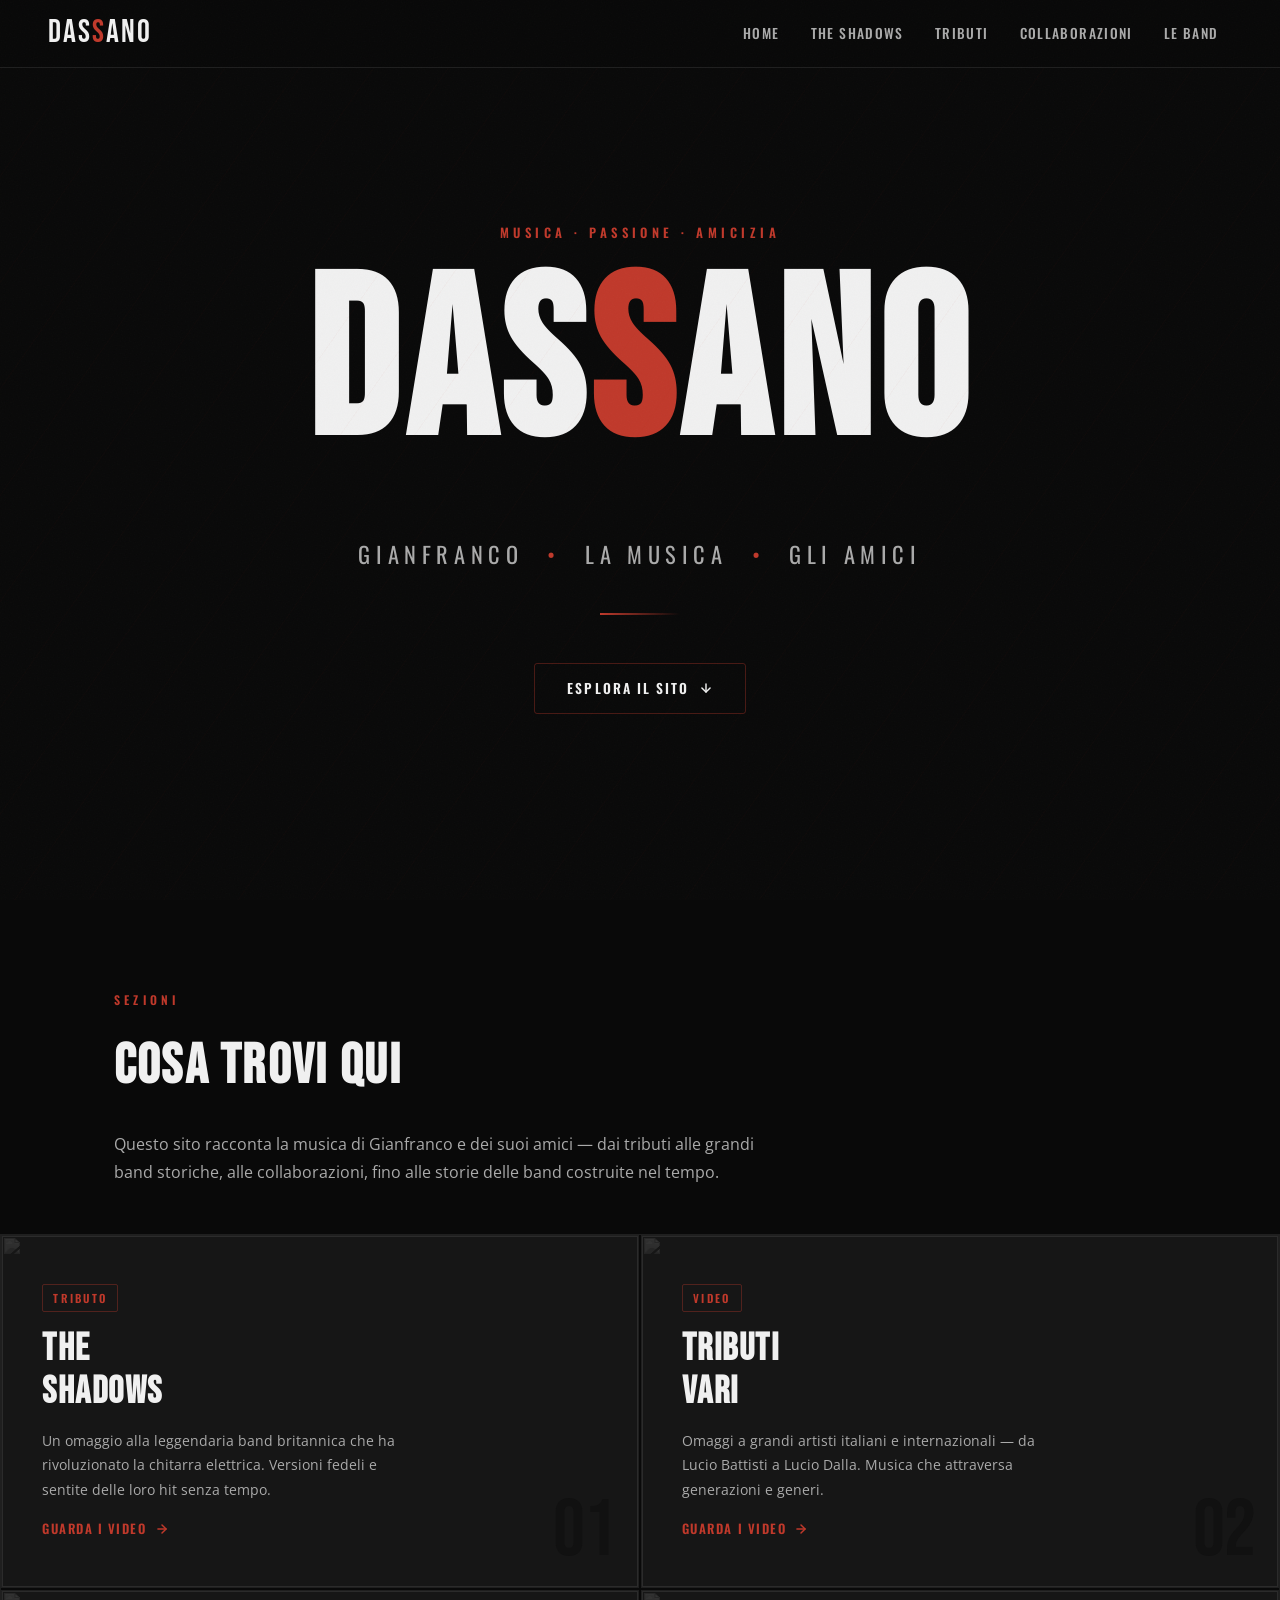
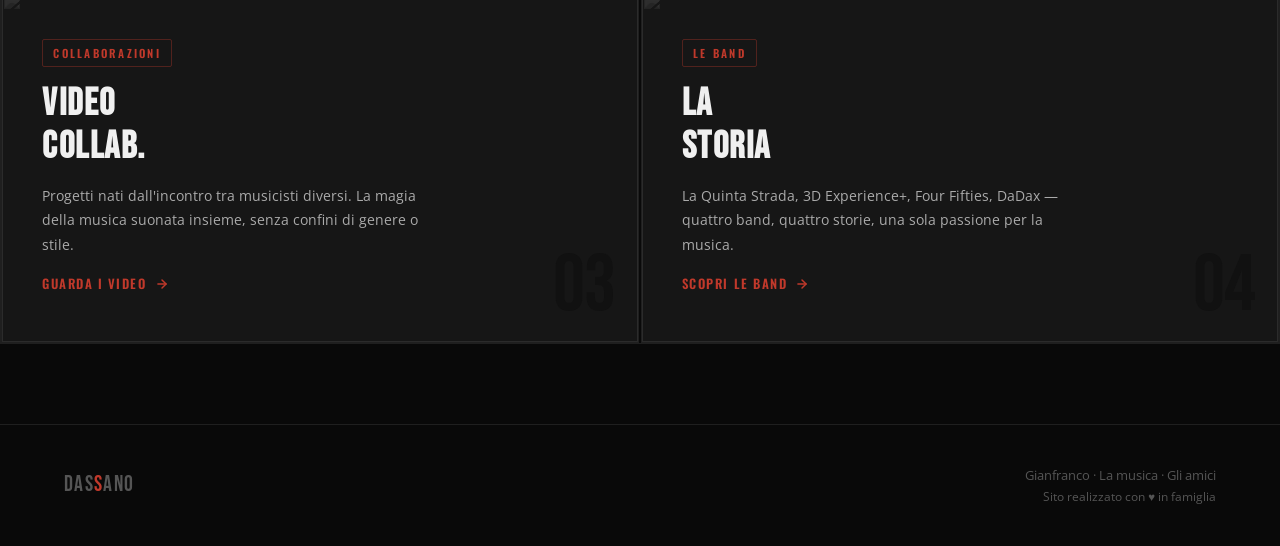
==== index.html @ 40325890 "Keep 'Gli Amici' on same line on mobile Use non-breaking space to prevent 'Gli' and 'Amici' from spl" ====
<!DOCTYPE html>
<html lang="it">
<head>
  <meta charset="UTF-8" />
  <meta name="viewport" content="width=device-width, initial-scale=1.0" />
  <meta name="description" content="Dassano — Gianfranco, la musica, gli amici. Tributi, collaborazioni e storie di una vita suonata con passione." />
  <title>Dassano — Gianfranco, la musica, gli amici</title>
  <link rel="stylesheet" href="css/style.css" />
</head>
<body>

  <!-- NAVBAR -->
  <nav class="navbar">
    <a href="index.html" class="nav-logo">Das<span>s</span>ano</a>
    <ul class="nav-links">
      <li><a href="index.html">Home</a></li>
      <li><a href="shadows.html">The Shadows</a></li>
      <li><a href="tributi.html">Tributi</a></li>
      <li><a href="collaborazioni.html">Collaborazioni</a></li>
      <li><a href="bande.html">Le Band</a></li>
    </ul>
    <button class="nav-burger" aria-label="Menu">
      <span></span><span></span><span></span>
    </button>
  </nav>

  <!-- Mobile menu -->
  <nav class="nav-mobile">
    <a href="index.html">Home</a>
    <a href="shadows.html">The Shadows</a>
    <a href="tributi.html">Tributi</a>
    <a href="collaborazioni.html">Collaborazioni</a>
    <a href="bande.html">Le Band</a>
  </nav>

  <!-- HERO -->
  <section class="hero">
    <p class="hero-eyebrow">Musica &middot; Passione &middot; Amicizia</p>
    <h1 class="hero-title">Das<span class="accent">s</span>ano</h1>
    <p class="hero-subtitle">
      Gianfranco
      <span class="sep">&bull;</span>
      La Musica
      <span class="sep">&bull;</span>
      Gli&nbsp;Amici
    </p>
    <div class="hero-divider"></div>
    <a href="#sezioni" class="hero-cta">
      Esplora il sito
      <svg width="14" height="14" viewBox="0 0 24 24" fill="none" stroke="currentColor" stroke-width="2.5" stroke-linecap="round" stroke-linejoin="round">
        <line x1="12" y1="5" x2="12" y2="19"/><polyline points="19 12 12 19 5 12"/>
      </svg>
    </a>
  </section>

  <!-- HOME CARDS -->
  <main id="sezioni">
    <div class="section-full" style="max-width: var(--max-width); margin: 0 auto; padding-bottom: 0;">
      <p class="section-label">Sezioni</p>
      <h2 class="section-title">Cosa trovi qui</h2>
      <p class="section-intro">
        Questo sito racconta la musica di Gianfranco e dei suoi amici — dai tributi alle grandi band storiche, alle collaborazioni, fino alle storie delle band costruite nel tempo.
      </p>
    </div>

    <div class="home-grid" style="margin: 0; border-top: 1px solid var(--border);">

      <!-- Card 1: The Shadows -->
      <a href="shadows.html" class="home-card">
        <img src="images/shadows.jpg" alt="" class="home-card-img" />
        <span class="home-card-badge">Tributo</span>
        <h2 class="home-card-title">The<br>Shadows</h2>
        <p class="home-card-desc">
          Un omaggio alla leggendaria band britannica che ha rivoluzionato la chitarra elettrica. Versioni fedeli e sentite delle loro hit senza tempo.
        </p>
        <span class="home-card-link">
          Guarda i video
          <svg width="14" height="14" viewBox="0 0 24 24" fill="none" stroke="currentColor" stroke-width="2.5" stroke-linecap="round" stroke-linejoin="round">
            <line x1="5" y1="12" x2="19" y2="12"/><polyline points="12 5 19 12 12 19"/>
          </svg>
        </span>
        <span class="home-card-number">01</span>
      </a>

      <!-- Card 2: Tributi Vari -->
      <a href="tributi.html" class="home-card">
        <img src="images/tributi.jpg" alt="" class="home-card-img" />
        <span class="home-card-badge">Video</span>
        <h2 class="home-card-title">Tributi<br>Vari</h2>
        <p class="home-card-desc">
          Omaggi a grandi artisti italiani e internazionali — da Lucio Battisti a Lucio Dalla. Musica che attraversa generazioni e generi.
        </p>
        <span class="home-card-link">
          Guarda i video
          <svg width="14" height="14" viewBox="0 0 24 24" fill="none" stroke="currentColor" stroke-width="2.5" stroke-linecap="round" stroke-linejoin="round">
            <line x1="5" y1="12" x2="19" y2="12"/><polyline points="12 5 19 12 12 19"/>
          </svg>
        </span>
        <span class="home-card-number">02</span>
      </a>

      <!-- Card 3: Collaborazioni -->
      <a href="collaborazioni.html" class="home-card">
        <img src="images/copertina_collaborazioni.jpg" alt="" class="home-card-img" />
        <span class="home-card-badge">Collaborazioni</span>
        <h2 class="home-card-title">Video<br>Collab.</h2>
        <p class="home-card-desc">
          Progetti nati dall'incontro tra musicisti diversi. La magia della musica suonata insieme, senza confini di genere o stile.
        </p>
        <span class="home-card-link">
          Guarda i video
          <svg width="14" height="14" viewBox="0 0 24 24" fill="none" stroke="currentColor" stroke-width="2.5" stroke-linecap="round" stroke-linejoin="round">
            <line x1="5" y1="12" x2="19" y2="12"/><polyline points="12 5 19 12 12 19"/>
          </svg>
        </span>
        <span class="home-card-number">03</span>
      </a>

      <!-- Card 4: Le Band -->
      <a href="bande.html" class="home-card">
        <img src="images/storia.jpg" alt="" class="home-card-img" />
        <span class="home-card-badge">Le Band</span>
        <h2 class="home-card-title">La<br>Storia</h2>
        <p class="home-card-desc">
          La Quinta Strada, 3D Experience+, Four Fifties, DaDax — quattro band, quattro storie, una sola passione per la musica.
        </p>
        <span class="home-card-link">
          Scopri le band
          <svg width="14" height="14" viewBox="0 0 24 24" fill="none" stroke="currentColor" stroke-width="2.5" stroke-linecap="round" stroke-linejoin="round">
            <line x1="5" y1="12" x2="19" y2="12"/><polyline points="12 5 19 12 12 19"/>
          </svg>
        </span>
        <span class="home-card-number">04</span>
      </a>

    </div>
  </main>

  <!-- FOOTER -->
  <footer class="footer" style="margin-top: 5rem;">
    <div class="footer-logo">Das<span>s</span>ano</div>
    <p class="footer-text">
      Gianfranco &middot; La musica &middot; Gli amici<br>
      <span style="font-size:0.72rem;">Sito realizzato con &hearts; in famiglia</span>
    </p>
  </footer>

  <script src="js/main.js"></script>
</body>
</html>
---- css/style.css ----
/* ============================================================
   DASSANO.IT — Rock Modern Theme
   ============================================================ */

@import url('https://fonts.googleapis.com/css2?family=Bebas+Neue&family=Oswald:wght@400;500;600;700&family=Open+Sans:ital,wght@0,300;0,400;0,600;1,400&display=swap');

/* ===== VARIABLES ===== */
:root {
  --bg-primary:    #090909;
  --bg-secondary:  #111111;
  --bg-card:       #161616;
  --bg-card-hover: #1e1e1e;
  --accent:        #c0392b;
  --accent-bright: #e74c3c;
  --accent-dim:    rgba(192, 57, 43, 0.12);
  --gold:          #c9952a;
  --gold-dim:      rgba(201, 149, 42, 0.12);
  --text-primary:  #f0f0f0;
  --text-secondary:#aaaaaa;
  --text-muted:    #555555;
  --border:        #1f1f1f;
  --border-accent: rgba(192, 57, 43, 0.35);
  --font-display:  'Bebas Neue', 'Arial Black', sans-serif;
  --font-heading:  'Oswald', 'Arial Narrow', sans-serif;
  --font-body:     'Open Sans', Arial, sans-serif;
  --nav-height:    68px;
  --max-width:     1180px;
  --radius:        3px;
  --ease:          cubic-bezier(0.4, 0, 0.2, 1);
}

/* ===== RESET ===== */
*, *::before, *::after { box-sizing: border-box; margin: 0; padding: 0; }
html { scroll-behavior: smooth; font-size: 16px; }
body {
  background-color: var(--bg-primary);
  color: var(--text-primary);
  font-family: var(--font-body);
  line-height: 1.65;
  overflow-x: hidden;
  -webkit-font-smoothing: antialiased;
}
img { display: block; max-width: 100%; }
a { color: inherit; text-decoration: none; }
ul { list-style: none; }

/* ===== NOISE OVERLAY ===== */
body::before {
  content: '';
  position: fixed;
  inset: 0;
  background-image: url("data:image/svg+xml,%3Csvg viewBox='0 0 200 200' xmlns='http://www.w3.org/2000/svg'%3E%3Cfilter id='n'%3E%3CfeTurbulence type='fractalNoise' baseFrequency='0.75' numOctaves='4' stitchTiles='stitch'/%3E%3C/filter%3E%3Crect width='100%25' height='100%25' filter='url(%23n)' opacity='0.035'/%3E%3C/svg%3E");
  background-repeat: repeat;
  background-size: 200px 200px;
  pointer-events: none;
  z-index: 9999;
  opacity: 0.6;
}

/* ===== NAVBAR ===== */
.navbar {
  position: fixed;
  top: 0; left: 0; right: 0;
  height: var(--nav-height);
  background: rgba(9, 9, 9, 0.92);
  backdrop-filter: blur(12px);
  -webkit-backdrop-filter: blur(12px);
  border-bottom: 1px solid var(--border);
  z-index: 1000;
  display: flex;
  align-items: center;
  justify-content: space-between;
  padding: 0 clamp(1.5rem, 4vw, 3rem);
  transition: border-color 0.3s var(--ease);
}
.navbar.scrolled {
  border-bottom-color: var(--border-accent);
}

.nav-logo {
  font-family: var(--font-display);
  font-size: 2rem;
  letter-spacing: 0.06em;
  color: var(--text-primary);
  transition: color 0.2s var(--ease);
}
.nav-logo span { color: var(--accent); }
.nav-logo:hover { color: var(--accent); }

.nav-links {
  display: flex;
  align-items: center;
  gap: 0.25rem;
}
.nav-links a {
  font-family: var(--font-heading);
  font-size: 0.85rem;
  font-weight: 500;
  letter-spacing: 0.1em;
  text-transform: uppercase;
  color: var(--text-secondary);
  padding: 0.5rem 0.85rem;
  border-radius: var(--radius);
  transition: color 0.2s var(--ease), background 0.2s var(--ease);
  position: relative;
}
.nav-links a::after {
  content: '';
  position: absolute;
  bottom: 4px; left: 50%; right: 50%;
  height: 2px;
  background: var(--accent);
  transition: left 0.25s var(--ease), right 0.25s var(--ease);
}
.nav-links a:hover { color: var(--text-primary); }
.nav-links a:hover::after,
.nav-links a.active::after { left: 0.85rem; right: 0.85rem; }
.nav-links a.active { color: var(--text-primary); }

/* Hamburger */
.nav-burger {
  display: none;
  flex-direction: column;
  gap: 5px;
  cursor: pointer;
  padding: 4px;
  background: none;
  border: none;
}
.nav-burger span {
  display: block;
  width: 24px;
  height: 2px;
  background: var(--text-primary);
  transition: transform 0.3s var(--ease), opacity 0.3s;
}
.nav-burger.open span:nth-child(1) { transform: translateY(7px) rotate(45deg); }
.nav-burger.open span:nth-child(2) { opacity: 0; }
.nav-burger.open span:nth-child(3) { transform: translateY(-7px) rotate(-45deg); }

/* Mobile menu */
.nav-mobile {
  display: none;
  position: fixed;
  top: var(--nav-height);
  left: 0; right: 0;
  background: rgba(9, 9, 9, 0.97);
  backdrop-filter: blur(12px);
  padding: 1.5rem;
  border-bottom: 1px solid var(--border-accent);
  z-index: 999;
  flex-direction: column;
  gap: 0.25rem;
}
.nav-mobile.open { display: flex; }
.nav-mobile a {
  font-family: var(--font-heading);
  font-size: 1.1rem;
  font-weight: 500;
  letter-spacing: 0.1em;
  text-transform: uppercase;
  color: var(--text-secondary);
  padding: 0.75rem 1rem;
  border-left: 2px solid transparent;
  transition: color 0.2s, border-color 0.2s;
}
.nav-mobile a:hover,
.nav-mobile a.active {
  color: var(--text-primary);
  border-left-color: var(--accent);
}

/* ===== HERO ===== */
.hero {
  min-height: 100vh;
  display: flex;
  flex-direction: column;
  align-items: center;
  justify-content: center;
  text-align: center;
  padding: calc(var(--nav-height) + 2rem) 1.5rem 4rem;
  position: relative;
  overflow: hidden;
}

/* Diagonal stripe background */
.hero::after {
  content: '';
  position: absolute;
  inset: 0;
  background: repeating-linear-gradient(
    -55deg,
    transparent,
    transparent 60px,
    rgba(192, 57, 43, 0.025) 60px,
    rgba(192, 57, 43, 0.025) 61px
  );
  pointer-events: none;
}

.hero-eyebrow {
  font-family: var(--font-heading);
  font-size: 0.8rem;
  font-weight: 600;
  letter-spacing: 0.35em;
  text-transform: uppercase;
  color: var(--accent);
  margin-bottom: 1.5rem;
  opacity: 0;
  animation: fadeUp 0.7s 0.2s var(--ease) forwards;
}

.hero-title {
  font-family: var(--font-display);
  font-size: clamp(5rem, 18vw, 14rem);
  line-height: 0.9;
  letter-spacing: 0.03em;
  color: var(--text-primary);
  margin-bottom: 0.3em;
  opacity: 0;
  animation: fadeUp 0.7s 0.4s var(--ease) forwards;
}
.hero-title .accent { color: var(--accent); }

.hero-subtitle {
  font-family: var(--font-heading);
  font-size: clamp(1rem, 2.5vw, 1.4rem);
  font-weight: 400;
  letter-spacing: 0.25em;
  text-transform: uppercase;
  color: var(--text-secondary);
  margin-bottom: 2.5rem;
  opacity: 0;
  animation: fadeUp 0.7s 0.6s var(--ease) forwards;
}
.hero-subtitle .sep { color: var(--accent); margin: 0 0.6em; }

.hero-divider {
  width: 80px;
  height: 2px;
  background: linear-gradient(90deg, var(--accent), transparent);
  margin: 0 auto 3rem;
  opacity: 0;
  animation: fadeUp 0.7s 0.8s var(--ease) forwards;
}

.hero-cta {
  display: inline-flex;
  align-items: center;
  gap: 0.6rem;
  font-family: var(--font-heading);
  font-size: 0.85rem;
  font-weight: 600;
  letter-spacing: 0.15em;
  text-transform: uppercase;
  color: var(--text-primary);
  border: 1px solid var(--border-accent);
  padding: 0.85rem 2rem;
  border-radius: var(--radius);
  transition: background 0.25s var(--ease), border-color 0.25s, transform 0.2s;
  opacity: 0;
  animation: fadeUp 0.7s 1s var(--ease) forwards;
}
.hero-cta:hover {
  background: var(--accent-dim);
  border-color: var(--accent);
  transform: translateY(-2px);
}
.hero-cta svg { transition: transform 0.25s var(--ease); }
.hero-cta:hover svg { transform: translateY(3px); }

/* Scroll indicator */
.hero-scroll {
  position: absolute;
  bottom: 2rem;
  left: 50%;
  transform: translateX(-50%);
  display: flex;
  flex-direction: column;
  align-items: center;
  gap: 0.4rem;
  opacity: 0;
  animation: fadeIn 1s 1.5s var(--ease) forwards;
}
.hero-scroll span {
  font-family: var(--font-heading);
  font-size: 0.65rem;
  letter-spacing: 0.2em;
  text-transform: uppercase;
  color: var(--text-muted);
}
.hero-scroll-line {
  width: 1px;
  height: 40px;
  background: linear-gradient(to bottom, var(--accent), transparent);
  animation: scrollPulse 2s infinite;
}

/* ===== PAGE HERO (subpages) ===== */
.page-hero {
  min-height: 38vh;
  display: flex;
  flex-direction: column;
  align-items: flex-start;
  justify-content: flex-end;
  padding: calc(var(--nav-height) + 3rem) clamp(1.5rem, 5vw, 4rem) 3rem;
  position: relative;
  overflow: hidden;
  border-bottom: 1px solid var(--border);
}
.page-hero::before {
  content: '';
  position: absolute;
  inset: 0;
  background: repeating-linear-gradient(
    -55deg,
    transparent,
    transparent 60px,
    rgba(192, 57, 43, 0.02) 60px,
    rgba(192, 57, 43, 0.02) 61px
  );
}
.page-hero-eyebrow {
  font-family: var(--font-heading);
  font-size: 0.75rem;
  letter-spacing: 0.35em;
  text-transform: uppercase;
  color: var(--accent);
  margin-bottom: 0.75rem;
}
.page-hero-title {
  font-family: var(--font-display);
  font-size: clamp(3rem, 8vw, 6.5rem);
  line-height: 0.95;
  letter-spacing: 0.03em;
  color: var(--text-primary);
  position: relative;
}
.page-hero-desc {
  font-family: var(--font-body);
  font-size: 1rem;
  color: var(--text-secondary);
  max-width: 600px;
  margin-top: 1.25rem;
  line-height: 1.7;
}

/* ===== SECTIONS ===== */
.section {
  padding: clamp(3rem, 7vw, 6rem) clamp(1.5rem, 5vw, 4rem);
  max-width: var(--max-width);
  margin: 0 auto;
}
.section-full {
  padding: clamp(3rem, 7vw, 6rem) clamp(1.5rem, 5vw, 4rem);
}

.section-label {
  font-family: var(--font-heading);
  font-size: 0.75rem;
  font-weight: 600;
  letter-spacing: 0.35em;
  text-transform: uppercase;
  color: var(--accent);
  margin-bottom: 0.75rem;
}
.section-title {
  font-family: var(--font-display);
  font-size: clamp(2.2rem, 5vw, 3.5rem);
  letter-spacing: 0.04em;
  color: var(--text-primary);
  margin-bottom: 1rem;
}
.section-title .accent { color: var(--accent); }
.section-intro {
  font-size: 1rem;
  color: var(--text-secondary);
  max-width: 680px;
  line-height: 1.75;
  margin-bottom: 3rem;
}

/* ===== HOME SECTION CARDS ===== */
.home-grid {
  display: grid;
  grid-template-columns: repeat(2, 1fr);
  gap: 1.5px;
  margin-top: 4rem;
  border: 1.5px solid var(--border);
}
@media (max-width: 700px) {
  .home-grid { grid-template-columns: 1fr; }
}

.home-card {
  position: relative;
  background: var(--bg-card);
  padding: 3rem 2.5rem;
  overflow: hidden;
  cursor: pointer;
  transition: background 0.3s var(--ease);
  border: 1.5px solid var(--border);
  display: flex;
  flex-direction: column;
  gap: 1rem;
  min-height: 280px;
}
.home-card::before {
  content: '';
  position: absolute;
  top: 0; left: 0;
  width: 3px;
  height: 0;
  background: var(--accent);
  transition: height 0.4s var(--ease);
}
.home-card:hover { background: var(--bg-card-hover); }
.home-card:hover::before { height: 100%; }

.home-card-number {
  font-family: var(--font-display);
  font-size: 5rem;
  line-height: 1;
  color: var(--bg-secondary);
  position: absolute;
  bottom: 1rem;
  right: 1.5rem;
  letter-spacing: -0.02em;
  transition: color 0.3s var(--ease);
  user-select: none;
}
.home-card:hover .home-card-number { color: var(--accent-dim); }

.home-card-badge {
  display: inline-block;
  font-family: var(--font-heading);
  font-size: 0.7rem;
  font-weight: 600;
  letter-spacing: 0.2em;
  text-transform: uppercase;
  color: var(--accent);
  border: 1px solid var(--border-accent);
  padding: 0.25rem 0.65rem;
  border-radius: 2px;
  width: fit-content;
}
.home-card-title {
  font-family: var(--font-display);
  font-size: clamp(1.8rem, 3.5vw, 2.4rem);
  letter-spacing: 0.04em;
  color: var(--text-primary);
  line-height: 1.1;
}
.home-card-desc {
  font-size: 0.9rem;
  color: var(--text-secondary);
  line-height: 1.7;
  max-width: 380px;
}
.home-card-link {
  display: inline-flex;
  align-items: center;
  gap: 0.5rem;
  font-family: var(--font-heading);
  font-size: 0.8rem;
  font-weight: 600;
  letter-spacing: 0.12em;
  text-transform: uppercase;
  color: var(--accent);
  margin-top: auto;
  transition: gap 0.2s var(--ease);
}
.home-card:hover .home-card-link { gap: 0.75rem; }

/* ===== BAND CARDS ===== */
.band-section {
  border-top: 1px solid var(--border);
  padding: clamp(2.5rem, 5vw, 4rem) 0;
}
.band-section:first-child { border-top: none; }

.band-header {
  display: flex;
  align-items: flex-start;
  justify-content: space-between;
  flex-wrap: wrap;
  gap: 1rem;
  margin-bottom: 2rem;
}
.band-name {
  font-family: var(--font-display);
  font-size: clamp(2rem, 5vw, 3.5rem);
  letter-spacing: 0.04em;
  color: var(--text-primary);
  line-height: 1;
}
.band-genre {
  font-family: var(--font-heading);
  font-size: 0.75rem;
  font-weight: 600;
  letter-spacing: 0.25em;
  text-transform: uppercase;
  color: var(--gold);
  border: 1px solid rgba(201, 149, 42, 0.4);
  padding: 0.3rem 0.8rem;
  border-radius: 2px;
  height: fit-content;
  margin-top: 0.6rem;
}
.band-desc {
  font-size: 0.95rem;
  color: var(--text-secondary);
  max-width: 700px;
  line-height: 1.75;
  margin-bottom: 2rem;
}

/* Members grid */
.members-grid {
  display: grid;
  grid-template-columns: repeat(auto-fill, minmax(220px, 1fr));
  gap: 1px;
  background: var(--border);
  border: 1px solid var(--border);
  border-radius: var(--radius);
  overflow: hidden;
  margin-bottom: 2rem;
}
.member-card {
  background: var(--bg-card);
  padding: 1.5rem;
  transition: background 0.2s var(--ease);
}
.member-card:hover { background: var(--bg-card-hover); }
.member-avatar {
  width: 56px;
  height: 56px;
  border-radius: 50%;
  background: var(--bg-secondary);
  border: 2px solid var(--border);
  display: flex;
  align-items: center;
  justify-content: center;
  margin-bottom: 1rem;
  font-family: var(--font-display);
  font-size: 1.4rem;
  color: var(--text-muted);
  overflow: hidden;
}
.member-avatar img {
  width: 100%;
  height: 100%;
  object-fit: cover;
}
.member-name {
  font-family: var(--font-heading);
  font-size: 1rem;
  font-weight: 600;
  letter-spacing: 0.05em;
  color: var(--text-primary);
  margin-bottom: 0.25rem;
}
.member-role {
  font-family: var(--font-heading);
  font-size: 0.7rem;
  letter-spacing: 0.15em;
  text-transform: uppercase;
  color: var(--accent);
  margin-bottom: 0.5rem;
}
.member-desc {
  font-size: 0.82rem;
  color: var(--text-secondary);
  line-height: 1.6;
  font-style: italic;
}

/* Repertoire */
.repertoire-toggle {
  display: inline-flex;
  align-items: center;
  gap: 0.5rem;
  font-family: var(--font-heading);
  font-size: 0.8rem;
  font-weight: 600;
  letter-spacing: 0.12em;
  text-transform: uppercase;
  color: var(--text-secondary);
  border: 1px solid var(--border);
  padding: 0.65rem 1.2rem;
  border-radius: var(--radius);
  cursor: pointer;
  background: none;
  transition: color 0.2s, border-color 0.2s, background 0.2s;
}
.repertoire-toggle:hover {
  color: var(--text-primary);
  border-color: var(--border-accent);
  background: var(--accent-dim);
}
.repertoire-toggle svg { transition: transform 0.3s var(--ease); }
.repertoire-toggle.open svg { transform: rotate(180deg); }

.repertoire-list {
  display: none;
  margin-top: 1.25rem;
  padding: 1.5rem;
  background: var(--bg-card);
  border: 1px solid var(--border);
  border-radius: var(--radius);
}
.repertoire-list.open { display: block; }
.repertoire-list ol {
  list-style: decimal;
  padding-left: 1.5rem;
  columns: 2;
  column-gap: 2rem;
  font-size: 0.88rem;
  color: var(--text-secondary);
  line-height: 1.9;
}
@media (max-width: 600px) {
  .repertoire-list ol { columns: 1; }
}
.repertoire-list ol li { break-inside: avoid; }
.repertoire-list ol li strong {
  color: var(--text-primary);
  font-weight: 600;
}

/* External link button */
.btn-external {
  display: inline-flex;
  align-items: center;
  gap: 0.5rem;
  font-family: var(--font-heading);
  font-size: 0.8rem;
  font-weight: 600;
  letter-spacing: 0.12em;
  text-transform: uppercase;
  color: var(--text-primary);
  background: var(--accent);
  padding: 0.65rem 1.4rem;
  border-radius: var(--radius);
  transition: background 0.2s var(--ease), transform 0.2s;
}
.btn-external:hover {
  background: var(--accent-bright);
  transform: translateY(-1px);
}

/* ===== VIDEO GRID ===== */
.video-grid {
  display: grid;
  grid-template-columns: repeat(auto-fill, minmax(320px, 1fr));
  gap: 1.5rem;
}
.video-card {
  background: var(--bg-card);
  border: 1px solid var(--border);
  border-radius: var(--radius);
  overflow: hidden;
  transition: border-color 0.2s, transform 0.2s var(--ease);
}
.video-card:hover {
  border-color: var(--border-accent);
  transform: translateY(-3px);
}
.video-embed {
  position: relative;
  padding-bottom: 56.25%;
  background: var(--bg-secondary);
}
.video-embed iframe {
  position: absolute;
  inset: 0;
  width: 100%;
  height: 100%;
  border: none;
}
.video-placeholder {
  position: absolute;
  inset: 0;
  display: flex;
  flex-direction: column;
  align-items: center;
  justify-content: center;
  gap: 0.75rem;
  background: var(--bg-secondary);
  color: var(--text-muted);
}
.video-placeholder svg { opacity: 0.3; }
.video-placeholder span {
  font-family: var(--font-heading);
  font-size: 0.7rem;
  letter-spacing: 0.2em;
  text-transform: uppercase;
}
.video-info {
  padding: 1.25rem;
}
.video-info h3 {
  font-family: var(--font-heading);
  font-size: 1rem;
  font-weight: 600;
  color: var(--text-primary);
  margin-bottom: 0.35rem;
}
.video-info p {
  font-size: 0.82rem;
  color: var(--text-secondary);
}

/* Placeholder full section */
.placeholder-section {
  display: flex;
  flex-direction: column;
  align-items: center;
  justify-content: center;
  text-align: center;
  padding: 5rem 2rem;
  border: 1px dashed var(--border);
  border-radius: var(--radius);
  gap: 1.25rem;
  background: var(--bg-card);
}
.placeholder-section svg { color: var(--accent); opacity: 0.4; }
.placeholder-section h3 {
  font-family: var(--font-heading);
  font-size: 1.2rem;
  color: var(--text-secondary);
}
.placeholder-section p {
  font-size: 0.88rem;
  color: var(--text-muted);
  max-width: 400px;
}

/* ===== FOOTER ===== */
.footer {
  border-top: 1px solid var(--border);
  padding: 2.5rem clamp(1.5rem, 5vw, 4rem);
  display: flex;
  align-items: center;
  justify-content: space-between;
  flex-wrap: wrap;
  gap: 1rem;
}
.footer-logo {
  font-family: var(--font-display);
  font-size: 1.4rem;
  letter-spacing: 0.06em;
  color: var(--text-muted);
}
.footer-logo span { color: var(--accent); }
.footer-text {
  font-size: 0.8rem;
  color: var(--text-muted);
  text-align: right;
  line-height: 1.6;
}
@media (max-width: 500px) {
  .footer { flex-direction: column; align-items: flex-start; }
  .footer-text { text-align: left; }
}

/* ===== HORIZONTAL RULE ===== */
.hr-accent {
  border: none;
  height: 1px;
  background: linear-gradient(90deg, var(--accent), transparent 60%);
  margin: 0;
}

/* ===== BREADCRUMB ===== */
.breadcrumb {
  display: flex;
  align-items: center;
  gap: 0.5rem;
  font-family: var(--font-heading);
  font-size: 0.75rem;
  letter-spacing: 0.1em;
  text-transform: uppercase;
  color: var(--text-muted);
  padding: 1rem clamp(1.5rem, 5vw, 4rem);
  max-width: var(--max-width);
  margin: 0 auto;
}
.breadcrumb a { color: var(--text-muted); transition: color 0.2s; }
.breadcrumb a:hover { color: var(--accent); }
.breadcrumb .sep { color: var(--text-muted); font-size: 0.6rem; }
.breadcrumb .current { color: var(--text-secondary); }

/* ===== ANIMATIONS ===== */
@keyframes fadeUp {
  from { opacity: 0; transform: translateY(24px); }
  to   { opacity: 1; transform: translateY(0); }
}
@keyframes fadeIn {
  from { opacity: 0; }
  to   { opacity: 1; }
}
@keyframes scrollPulse {
  0%, 100% { opacity: 0.4; transform: scaleY(1); }
  50%       { opacity: 1;   transform: scaleY(1.15); }
}

/* ===== YOUTUBE FACADE (lazy load) ===== */
.yt-facade {
  position: relative;
  padding-bottom: 56.25%;
  background: #000;
  cursor: pointer;
  overflow: hidden;
}
.yt-facade img {
  position: absolute;
  inset: 0;
  width: 100%;
  height: 100%;
  object-fit: cover;
  opacity: 0.85;
  transition: opacity 0.2s;
}
.yt-facade:hover img { opacity: 1; }
.yt-play {
  position: absolute;
  inset: 0;
  display: flex;
  align-items: center;
  justify-content: center;
  z-index: 2;
}
.yt-play-btn {
  width: 64px;
  height: 64px;
  background: rgba(192,57,43,0.9);
  border-radius: 50%;
  display: flex;
  align-items: center;
  justify-content: center;
  transition: transform 0.2s, background 0.2s;
}
.yt-facade:hover .yt-play-btn {
  background: var(--accent-bright);
  transform: scale(1.1);
}
.yt-facade iframe {
  position: absolute;
  inset: 0;
  width: 100%;
  height: 100%;
  border: none;
}

/* ===== BAND PHOTO ===== */
.band-photo {
  width: 100%;
  max-height: 340px;
  object-fit: cover;
  object-position: center top;
  border-radius: var(--radius);
  border: 1px solid var(--border);
  margin-bottom: 2rem;
  filter: grayscale(20%) contrast(1.05);
  transition: filter 0.3s var(--ease);
}
.band-photo:hover { filter: grayscale(0%) contrast(1.1); }

/* ===== AUDIO PLAYER ===== */
.tracklist-header {
  display: flex;
  align-items: center;
  gap: 0.75rem;
  margin: 2rem 0 0.75rem;
}
.tracklist-label {
  font-family: var(--font-heading);
  font-size: 0.7rem;
  font-weight: 600;
  letter-spacing: 0.3em;
  text-transform: uppercase;
  color: var(--gold);
}
.tracklist-divider {
  flex: 1;
  height: 1px;
  background: var(--border);
}

.tracklist {
  border: 1px solid var(--border);
  border-radius: var(--radius);
  overflow: hidden;
  margin-bottom: 1rem;
}
.track-item {
  display: flex;
  align-items: center;
  gap: 0.85rem;
  padding: 0.75rem 1rem;
  border-bottom: 1px solid var(--border);
  cursor: pointer;
  transition: background 0.15s var(--ease);
  user-select: none;
}
.track-item:last-child { border-bottom: none; }
.track-item:hover { background: var(--bg-card-hover); }
.track-item.playing { background: var(--accent-dim); }
.track-item.playing .track-num { color: var(--accent); }

.track-btn {
  flex-shrink: 0;
  width: 28px;
  height: 28px;
  border-radius: 50%;
  border: 1px solid var(--border);
  background: var(--bg-secondary);
  display: flex;
  align-items: center;
  justify-content: center;
  transition: background 0.15s, border-color 0.15s;
}
.track-item:hover .track-btn,
.track-item.playing .track-btn {
  background: var(--accent);
  border-color: var(--accent);
}
.track-btn svg { pointer-events: none; }

.track-num {
  font-family: var(--font-heading);
  font-size: 0.72rem;
  color: var(--text-muted);
  min-width: 1.5rem;
  text-align: right;
}
.track-info { flex: 1; min-width: 0; }
.track-title {
  font-family: var(--font-heading);
  font-size: 0.88rem;
  font-weight: 500;
  color: var(--text-primary);
  white-space: nowrap;
  overflow: hidden;
  text-overflow: ellipsis;
}
.track-item.playing .track-title { color: var(--accent-bright); }
.track-artist {
  font-size: 0.75rem;
  color: var(--text-muted);
  margin-top: 1px;
}
.track-duration {
  font-family: var(--font-heading);
  font-size: 0.72rem;
  color: var(--text-muted);
  flex-shrink: 0;
}

/* Mini progress bar inside playing row */
.track-progress {
  display: none;
  height: 2px;
  background: var(--border);
  border-radius: 1px;
  margin-top: 4px;
  overflow: hidden;
}
.track-item.playing .track-progress { display: block; }
.track-progress-fill {
  height: 100%;
  background: var(--accent);
  width: 0%;
  transition: width 0.5s linear;
}

/* ===== HOME CARD IMAGE ===== */
.home-card-img {
  position: absolute;
  inset: 0;
  width: 100%;
  height: 100%;
  object-fit: cover;
  object-position: center;
  opacity: 0.12;
  filter: grayscale(100%);
  transition: opacity 0.3s var(--ease);
  z-index: 0;
}
.home-card:hover .home-card-img { opacity: 0.18; }
.home-card > *:not(.home-card-img):not(.home-card-number) { position: relative; z-index: 1; }

/* ===== RESPONSIVE ===== */
@media (max-width: 768px) {
  .nav-links { display: none; }
  .nav-burger { display: flex; }
  .band-header { flex-direction: column; }
  .band-genre { margin-top: 0; }
  .track-artist { display: none; }
}
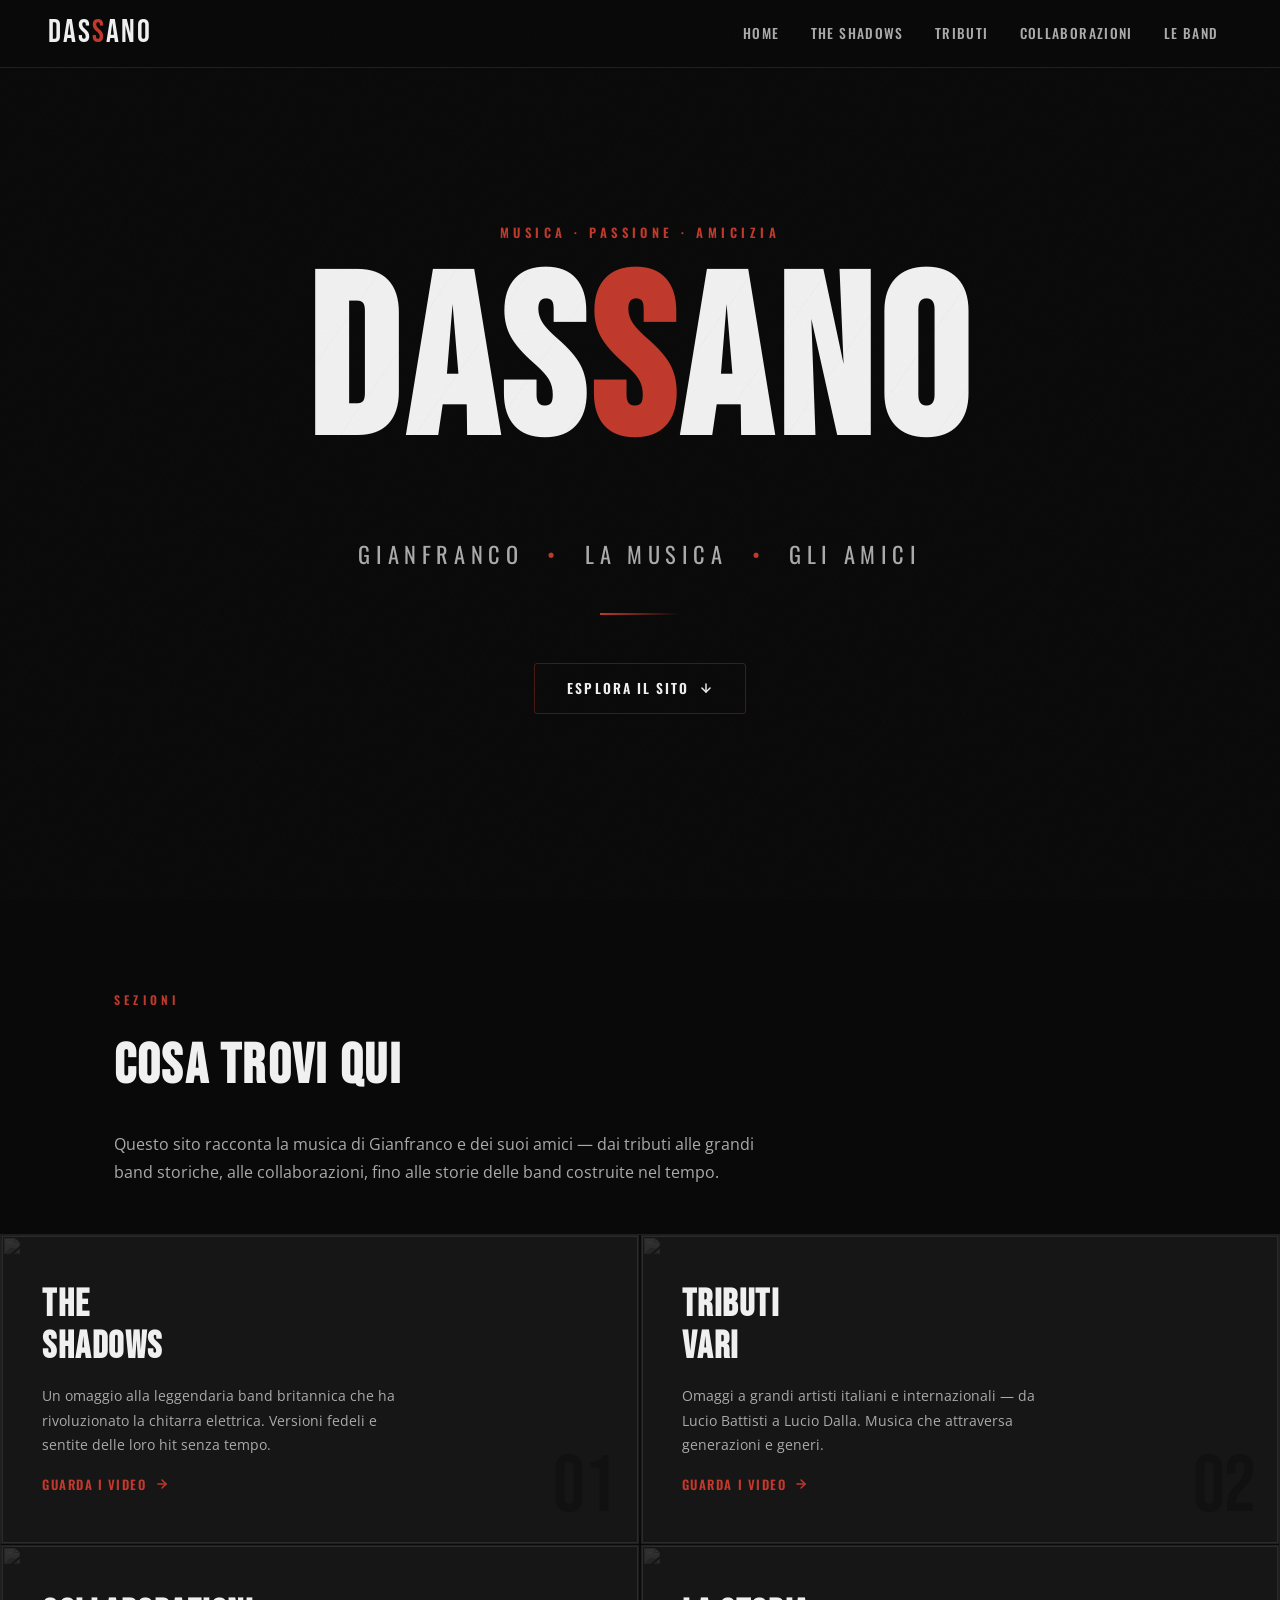
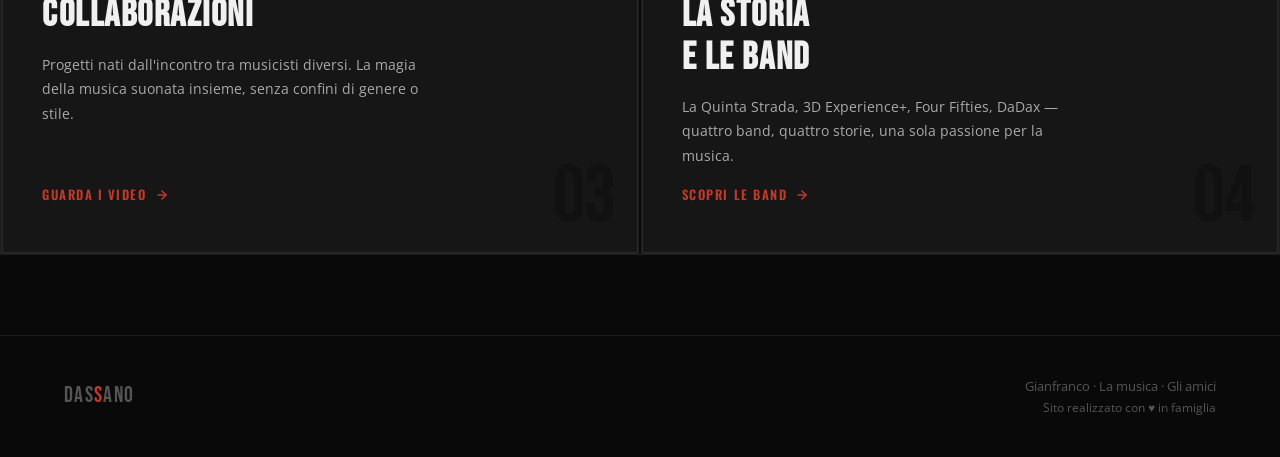
==== commit 9ccade0a: "Modifiche sito, audio locale, favicon, aggiornamento gitignore - Homepage: rimossi badge colorati da" ====
--- a/index.html
+++ b/index.html
@@ -5,6 +5,7 @@
   <meta name="viewport" content="width=device-width, initial-scale=1.0" />
   <meta name="description" content="Dassano — Gianfranco, la musica, gli amici. Tributi, collaborazioni e storie di una vita suonata con passione." />
   <title>Dassano — Gianfranco, la musica, gli amici</title>
+  <link rel="icon" type="image/svg+xml" href="favicon.svg" />
   <link rel="stylesheet" href="css/style.css" />
 </head>
 <body>
@@ -68,7 +69,7 @@
       <!-- Card 1: The Shadows -->
       <a href="shadows.html" class="home-card">
         <img src="images/shadows.jpg" alt="" class="home-card-img" />
-        <span class="home-card-badge">Tributo</span>
+
         <h2 class="home-card-title">The<br>Shadows</h2>
         <p class="home-card-desc">
           Un omaggio alla leggendaria band britannica che ha rivoluzionato la chitarra elettrica. Versioni fedeli e sentite delle loro hit senza tempo.
@@ -85,7 +86,7 @@
       <!-- Card 2: Tributi Vari -->
       <a href="tributi.html" class="home-card">
         <img src="images/tributi.jpg" alt="" class="home-card-img" />
-        <span class="home-card-badge">Video</span>
+
         <h2 class="home-card-title">Tributi<br>Vari</h2>
         <p class="home-card-desc">
           Omaggi a grandi artisti italiani e internazionali — da Lucio Battisti a Lucio Dalla. Musica che attraversa generazioni e generi.
@@ -102,8 +103,8 @@
       <!-- Card 3: Collaborazioni -->
       <a href="collaborazioni.html" class="home-card">
         <img src="images/copertina_collaborazioni.jpg" alt="" class="home-card-img" />
-        <span class="home-card-badge">Collaborazioni</span>
-        <h2 class="home-card-title">Video<br>Collab.</h2>
+
+        <h2 class="home-card-title">Collaborazioni</h2>
         <p class="home-card-desc">
           Progetti nati dall'incontro tra musicisti diversi. La magia della musica suonata insieme, senza confini di genere o stile.
         </p>
@@ -119,8 +120,8 @@
       <!-- Card 4: Le Band -->
       <a href="bande.html" class="home-card">
         <img src="images/storia.jpg" alt="" class="home-card-img" />
-        <span class="home-card-badge">Le Band</span>
-        <h2 class="home-card-title">La<br>Storia</h2>
+
+        <h2 class="home-card-title">La Storia<br>e le Band</h2>
         <p class="home-card-desc">
           La Quinta Strada, 3D Experience+, Four Fifties, DaDax — quattro band, quattro storie, una sola passione per la musica.
         </p>
--- a/css/style.css
+++ b/css/style.css
@@ -438,8 +438,8 @@
   font-weight: 600;
   letter-spacing: 0.2em;
   text-transform: uppercase;
-  color: var(--accent);
-  border: 1px solid var(--border-accent);
+  color: var(--text-secondary);
+  border: 1px solid var(--border);
   padding: 0.25rem 0.65rem;
   border-radius: 2px;
   width: fit-content;
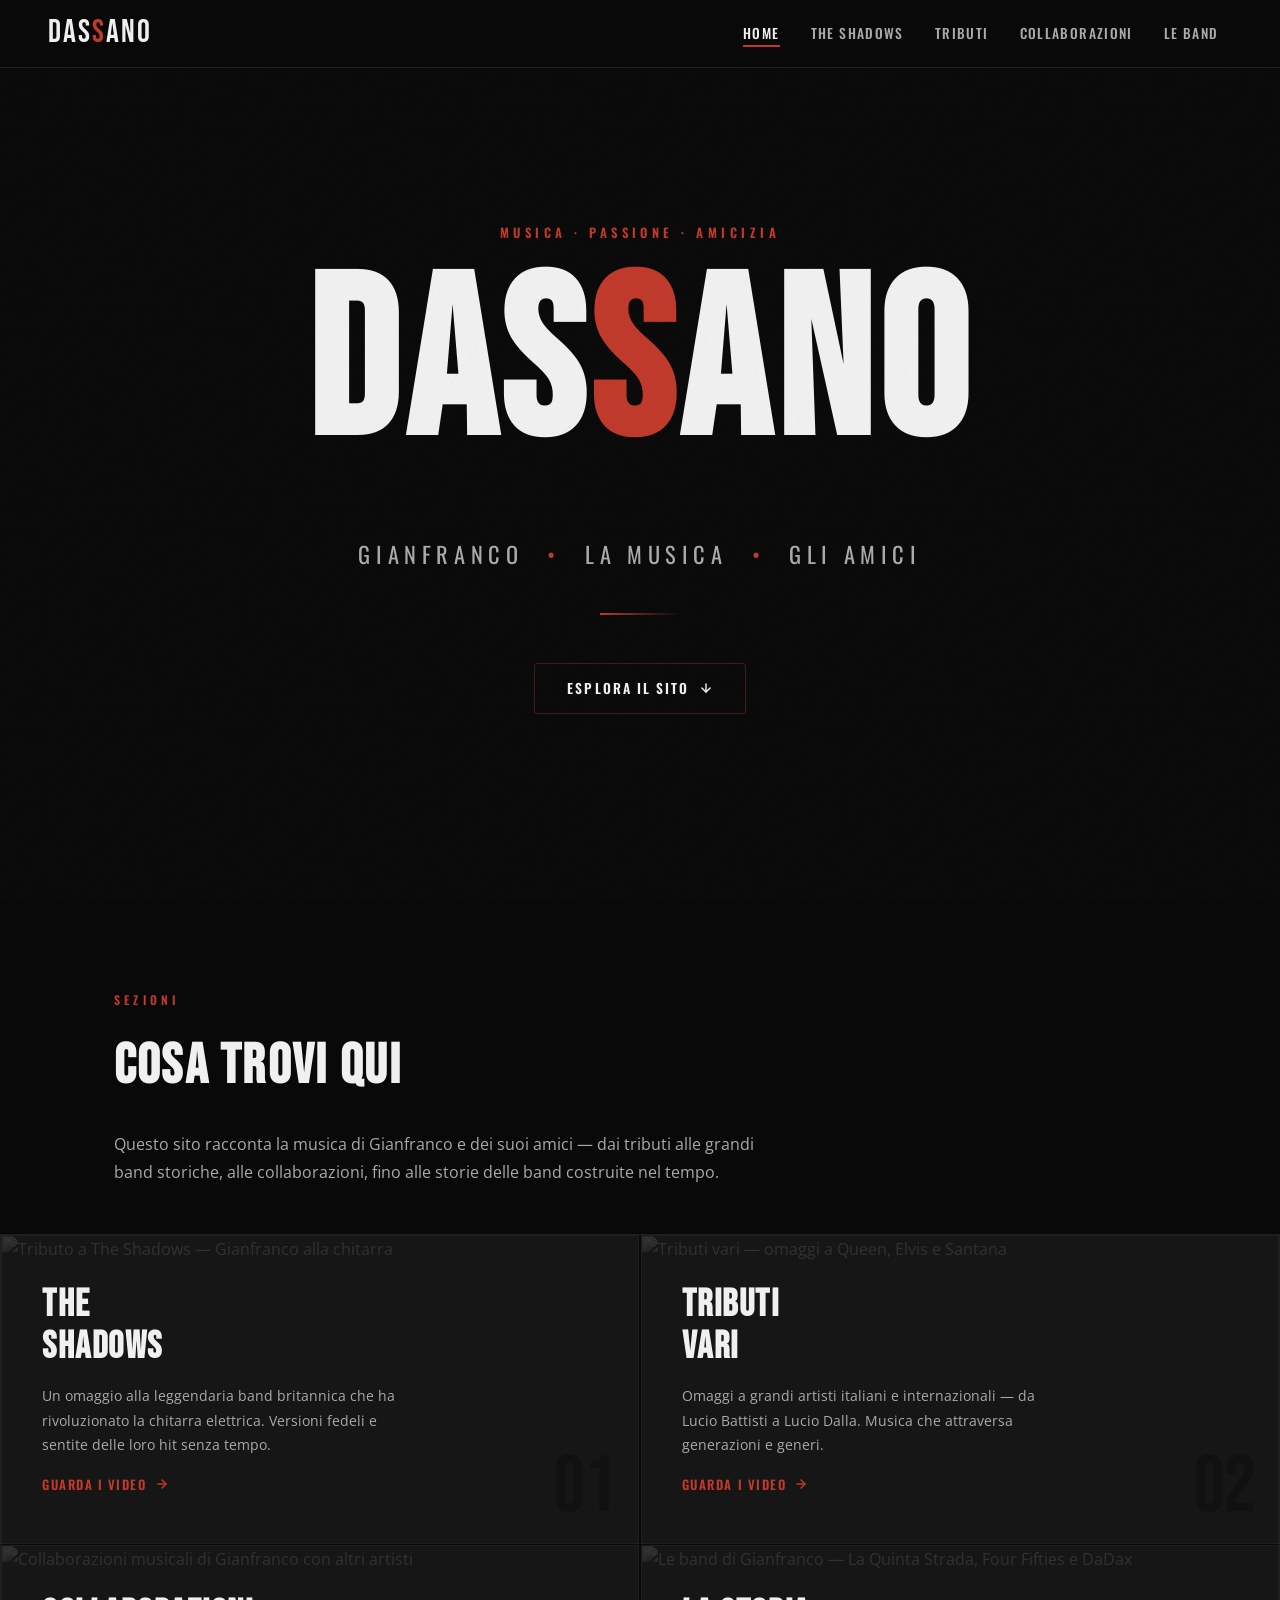
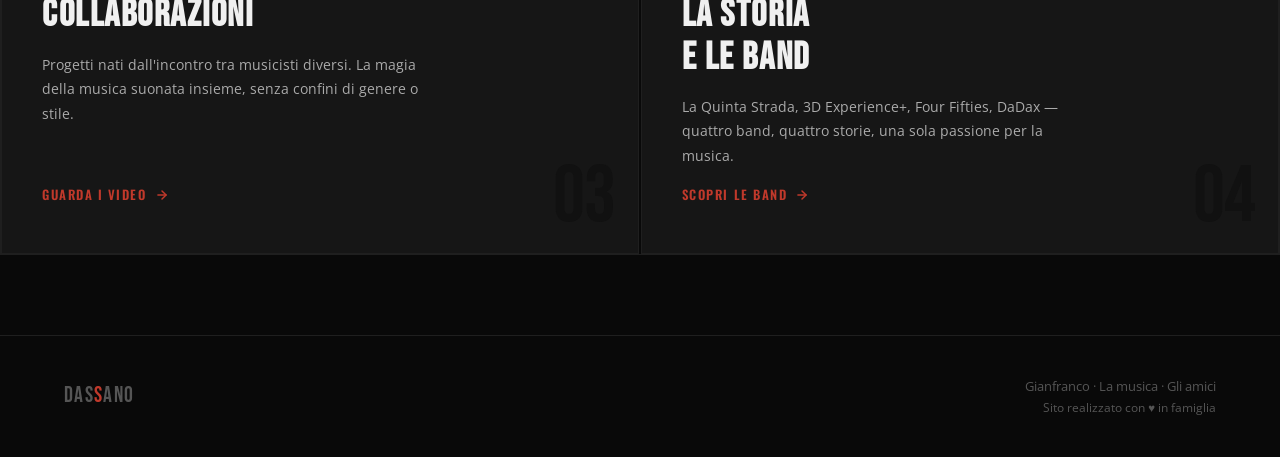
==== commit d8533d33: "updates" ====
--- a/index.html
+++ b/index.html
@@ -3,10 +3,40 @@
 <head>
   <meta charset="UTF-8" />
   <meta name="viewport" content="width=device-width, initial-scale=1.0" />
-  <meta name="description" content="Dassano — Gianfranco, la musica, gli amici. Tributi, collaborazioni e storie di una vita suonata con passione." />
-  <title>Dassano — Gianfranco, la musica, gli amici</title>
+  <meta name="description" content="Dassano è il sito di Gianfranco: tributi a The Shadows, Queen e Santana, le storie delle sue band e le collaborazioni di una vita suonata con passione." />
+  <title>Dassano — Tributi, band e collaborazioni di Gianfranco</title>
+  <link rel="canonical" href="https://www.dassano.it/" />
+  <meta property="og:type" content="website" />
+  <meta property="og:url" content="https://www.dassano.it/" />
+  <meta property="og:title" content="Dassano — Tributi, band e collaborazioni di Gianfranco" />
+  <meta property="og:description" content="Dassano è il sito di Gianfranco: tributi a The Shadows, Queen e Santana, le storie delle sue band e le collaborazioni di una vita suonata con passione." />
+  <meta property="og:image" content="https://www.dassano.it/images/shadows.jpg" />
+  <meta property="og:locale" content="it_IT" />
+  <meta name="twitter:card" content="summary_large_image" />
+  <meta name="twitter:title" content="Dassano — Tributi, band e collaborazioni di Gianfranco" />
+  <meta name="twitter:description" content="Dassano è il sito di Gianfranco: tributi a The Shadows, Queen e Santana, le storie delle sue band e le collaborazioni di una vita suonata con passione." />
+  <meta name="twitter:image" content="https://www.dassano.it/images/shadows.jpg" />
   <link rel="icon" type="image/svg+xml" href="favicon.svg" />
   <link rel="stylesheet" href="css/style.css" />
+  <script type="application/ld+json">
+  {
+    "@context": "https://schema.org",
+    "@graph": [
+      {
+        "@type": "WebSite",
+        "name": "Dassano",
+        "url": "https://www.dassano.it/",
+        "description": "Il sito di Gianfranco Dassano: musica, tributi, band e collaborazioni."
+      },
+      {
+        "@type": "Person",
+        "name": "Gianfranco Dassano",
+        "url": "https://www.dassano.it/",
+        "knowsAbout": ["chitarra elettrica", "musica rock", "jazz", "cover band", "bossa nova"]
+      }
+    ]
+  }
+  </script>
 </head>
 <body>
 
@@ -68,7 +98,7 @@
 
       <!-- Card 1: The Shadows -->
       <a href="shadows.html" class="home-card">
-        <img src="images/shadows.jpg" alt="" class="home-card-img" />
+        <img src="images/shadows.jpg" alt="Tributo a The Shadows — Gianfranco alla chitarra" class="home-card-img" />
 
         <h2 class="home-card-title">The<br>Shadows</h2>
         <p class="home-card-desc">
@@ -85,7 +115,7 @@
 
       <!-- Card 2: Tributi Vari -->
       <a href="tributi.html" class="home-card">
-        <img src="images/tributi.jpg" alt="" class="home-card-img" />
+        <img src="images/tributi.jpg" alt="Tributi vari — omaggi a Queen, Elvis e Santana" class="home-card-img" />
 
         <h2 class="home-card-title">Tributi<br>Vari</h2>
         <p class="home-card-desc">
@@ -102,7 +132,7 @@
 
       <!-- Card 3: Collaborazioni -->
       <a href="collaborazioni.html" class="home-card">
-        <img src="images/copertina_collaborazioni.jpg" alt="" class="home-card-img" />
+        <img src="images/copertina_collaborazioni.jpg" alt="Collaborazioni musicali di Gianfranco con altri artisti" class="home-card-img" />
 
         <h2 class="home-card-title">Collaborazioni</h2>
         <p class="home-card-desc">
@@ -119,7 +149,7 @@
 
       <!-- Card 4: Le Band -->
       <a href="bande.html" class="home-card">
-        <img src="images/storia.jpg" alt="" class="home-card-img" />
+        <img src="images/storia.jpg" alt="Le band di Gianfranco — La Quinta Strada, Four Fifties e DaDax" class="home-card-img" />
 
         <h2 class="home-card-title">La Storia<br>e le Band</h2>
         <p class="home-card-desc">
--- a/css/style.css
+++ b/css/style.css
@@ -31,6 +31,7 @@
 
 /* ===== RESET ===== */
 *, *::before, *::after { box-sizing: border-box; margin: 0; padding: 0; }
+.sr-only { position: absolute; width: 1px; height: 1px; padding: 0; margin: -1px; overflow: hidden; clip: rect(0,0,0,0); white-space: nowrap; border: 0; }
 html { scroll-behavior: smooth; font-size: 16px; }
 body {
   background-color: var(--bg-primary);
